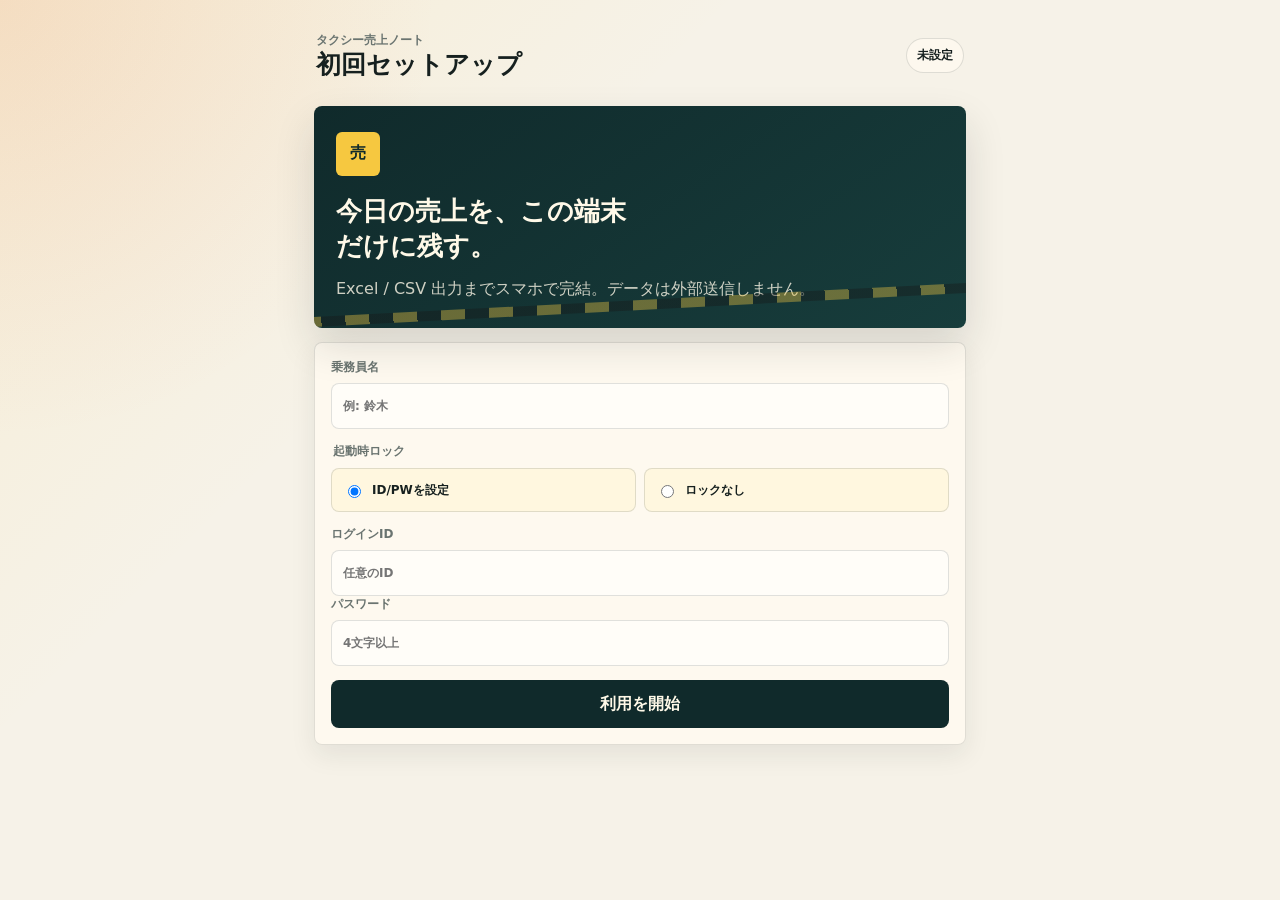
==== index.html @ 900bbf3e "feat: タクシー売上ノート v1 実装（PWA/IndexedDB/Excel・CSV出力/ローカルロック）" ====
<!doctype html>
<html lang="ja">
  <head>
    <meta charset="utf-8" />
    <meta name="viewport" content="width=device-width, initial-scale=1, viewport-fit=cover" />
    <meta name="theme-color" content="#102a2b" />
    <title>タクシー売上ノート</title>
    <link rel="manifest" href="manifest.webmanifest" />
    <link rel="apple-touch-icon" href="icons/icon-192.png" />
    <link rel="stylesheet" href="styles.css" />
    <script src="vendor/xlsx.full.min.js" defer></script>
    <script type="module" src="app.js"></script>
  </head>
  <body>
    <div class="app-shell">
      <header class="topbar">
        <div>
          <p class="eyebrow">タクシー売上ノート</p>
          <h1 id="screenTitle">ホーム</h1>
        </div>
        <div class="driver-chip" id="driverChip">未設定</div>
      </header>

      <main class="screens">
        <section class="screen auth-screen active" id="setupScreen" data-title="初回セットアップ">
          <div class="hero-panel">
            <div class="taxi-mark">売</div>
            <h2>今日の売上を、この端末だけに残す。</h2>
            <p>Excel / CSV 出力までスマホで完結。データは外部送信しません。</p>
          </div>
          <form class="stack form-card" id="setupForm">
            <label>
              <span>乗務員名</span>
              <input name="driverName" autocomplete="name" required placeholder="例: 鈴木" />
            </label>
            <fieldset class="segmented">
              <legend>起動時ロック</legend>
              <label><input type="radio" name="authMode" value="idpw" checked />ID/PWを設定</label>
              <label><input type="radio" name="authMode" value="none" />ロックなし</label>
            </fieldset>
            <div class="auth-fields" id="setupAuthFields">
              <label>
                <span>ログインID</span>
                <input name="userId" autocomplete="username" placeholder="任意のID" />
              </label>
              <label>
                <span>パスワード</span>
                <input name="password" type="password" autocomplete="new-password" placeholder="4文字以上" />
              </label>
            </div>
            <button class="primary-button" type="submit">利用を開始</button>
          </form>
        </section>

        <section class="screen auth-screen" id="lockScreen" data-title="ロック解除">
          <div class="hero-panel compact">
            <div class="taxi-mark">鍵</div>
            <h2>ロック中</h2>
            <p>設定したIDとパスワードで解除します。</p>
          </div>
          <form class="stack form-card" id="loginForm">
            <label>
              <span>ログインID</span>
              <input name="userId" autocomplete="username" required />
            </label>
            <label>
              <span>パスワード</span>
              <input name="password" type="password" autocomplete="current-password" required />
            </label>
            <button class="primary-button" type="submit">解除</button>
          </form>
        </section>

        <section class="screen" id="homeScreen" data-title="ホーム">
          <div class="month-row">
            <button class="icon-button" id="prevMonthBtn" type="button" aria-label="前月">‹</button>
            <input id="homeMonth" type="month" />
            <button class="icon-button" id="nextMonthBtn" type="button" aria-label="翌月">›</button>
          </div>
          <div class="summary-grid">
            <article class="summary-card primary">
              <span>売上合計</span>
              <strong id="homeTotal">0円</strong>
            </article>
            <article class="summary-card">
              <span>営業回数</span>
              <strong id="homeTrips">0回</strong>
            </article>
            <article class="summary-card">
              <span>手取り概算</span>
              <strong id="homeNet">0円</strong>
            </article>
          </div>
          <button class="floating-add" id="newEntryBtn" type="button">＋ 売上入力</button>
          <div class="section-head">
            <h2>当月の記録</h2>
            <span id="homeCount">0件</span>
          </div>
          <div class="entry-list" id="homeEntries"></div>
        </section>

        <section class="screen" id="entryScreen" data-title="売上入力">
          <form class="entry-form" id="entryForm">
            <input type="hidden" name="id" />
            <div class="form-card">
              <label>
                <span>乗務日</span>
                <input name="date" type="date" required />
              </label>
              <div class="two-col">
                <label><span>営業回数</span><input name="trips" type="number" min="0" step="1" inputmode="numeric" /></label>
                <label><span>走行km</span><input name="km" type="number" min="0" step="0.1" inputmode="decimal" /></label>
              </div>
            </div>

            <div class="form-card">
              <div class="section-head tight"><h2>売上内訳</h2><strong id="liveTotal">0円</strong></div>
              <div class="money-grid">
                <label><span>現金</span><input name="cash" type="number" min="0" step="1" inputmode="numeric" /></label>
                <label><span>カード</span><input name="card" type="number" min="0" step="1" inputmode="numeric" /></label>
                <label><span>IC</span><input name="ic" type="number" min="0" step="1" inputmode="numeric" /></label>
                <label><span>QR</span><input name="qr" type="number" min="0" step="1" inputmode="numeric" /></label>
                <label><span>チケット</span><input name="ticket" type="number" min="0" step="1" inputmode="numeric" /></label>
              </div>
            </div>

            <div class="form-card">
              <div class="two-col">
                <label><span>出庫</span><input name="workStart" type="time" /></label>
                <label><span>帰庫</span><input name="workEnd" type="time" /></label>
              </div>
              <div class="two-col">
                <label><span>休憩(分)</span><input name="breakMin" type="number" min="0" step="1" inputmode="numeric" /></label>
                <label><span>燃料費</span><input name="fuel" type="number" min="0" step="1" inputmode="numeric" /></label>
              </div>
              <label><span>その他経費</span><input name="expenseOther" type="number" min="0" step="1" inputmode="numeric" /></label>
              <label><span>メモ</span><textarea name="memo" rows="3" placeholder="乗務メモ"></textarea></label>
            </div>
            <div class="action-row">
              <button class="danger-button hidden" id="deleteEntryBtn" type="button">削除</button>
              <button class="ghost-button" type="button" data-nav="home">戻る</button>
              <button class="primary-button" type="submit">保存</button>
            </div>
          </form>
        </section>

        <section class="screen" id="historyScreen" data-title="履歴">
          <div class="month-row single">
            <input id="historyMonth" type="month" />
          </div>
          <div class="summary-strip" id="historySummary"></div>
          <div class="entry-list" id="historyEntries"></div>
        </section>

        <section class="screen" id="exportScreen" data-title="エクスポート">
          <div class="form-card stack">
            <fieldset class="segmented vertical">
              <legend>対象期間</legend>
              <label><input type="radio" name="rangeMode" value="month" checked />表示月</label>
              <label><input type="radio" name="rangeMode" value="custom" />任意期間</label>
              <label><input type="radio" name="rangeMode" value="all" />全期間</label>
            </fieldset>
            <div class="two-col" id="customRange">
              <label><span>開始日</span><input id="exportStart" type="date" /></label>
              <label><span>終了日</span><input id="exportEnd" type="date" /></label>
            </div>
            <p class="status-note" id="exportCount">0件を出力対象にしています。</p>
            <div class="button-grid">
              <button class="primary-button" id="xlsxBtn" type="button">ExcelをDL</button>
              <button class="ghost-button" id="csvBtn" type="button">CSVをDL</button>
              <button class="ghost-button" id="backupBtn" type="button">JSONバックアップ</button>
            </div>
          </div>
        </section>

        <section class="screen" id="settingsScreen" data-title="設定">
          <form class="form-card stack" id="settingsForm">
            <label>
              <span>乗務員名</span>
              <input name="driverName" required />
            </label>
            <fieldset class="segmented">
              <legend>起動時ロック</legend>
              <label><input type="radio" name="authMode" value="idpw" />ID/PW</label>
              <label><input type="radio" name="authMode" value="none" />なし</label>
            </fieldset>
            <div class="auth-fields" id="settingsAuthFields">
              <label><span>ログインID</span><input name="userId" autocomplete="username" /></label>
              <label><span>新しいパスワード</span><input name="password" type="password" autocomplete="new-password" placeholder="変更時のみ入力" /></label>
            </div>
            <button class="primary-button" type="submit">設定を保存</button>
          </form>

          <div class="form-card stack">
            <h2>バックアップと復元</h2>
            <label class="check-row"><input id="includePassword" type="checkbox" />ロック情報を含める</label>
            <button class="ghost-button" id="backupSettingsBtn" type="button">バックアップを書き出す</button>
            <label class="file-button">
              <input id="restoreFile" type="file" accept="application/json,.json" />
              JSONから復元
            </label>
            <div class="two-col">
              <button class="ghost-button" id="mergeRestoreBtn" type="button">マージ復元</button>
              <button class="ghost-button" id="replaceRestoreBtn" type="button">置換復元</button>
            </div>
          </div>

          <div class="danger-zone">
            <h2>全データ削除</h2>
            <p>端末内の売上記録と設定を削除します。元に戻せません。</p>
            <button class="danger-button" id="wipeBtn" type="button">全データ削除</button>
          </div>
        </section>
      </main>

      <nav class="bottom-nav" id="bottomNav" aria-label="画面切替">
        <button data-nav="home" class="active" type="button"><span>⌂</span>ホーム</button>
        <button data-nav="entry" type="button"><span>＋</span>入力</button>
        <button data-nav="history" type="button"><span>▤</span>履歴</button>
        <button data-nav="export" type="button"><span>⇩</span>出力</button>
        <button data-nav="settings" type="button"><span>⚙</span>設定</button>
      </nav>
    </div>
    <div class="toast" id="toast" role="status" aria-live="polite"></div>
  </body>
</html>
---- styles.css ----
:root {
  color-scheme: light;
  --ink: #16201f;
  --muted: #6a7470;
  --paper: #f6f2e8;
  --panel: #fffaf0;
  --field: #fffdf8;
  --line: rgba(22, 32, 31, 0.13);
  --deep: #102a2b;
  --deep-2: #173d3c;
  --taxi: #f6c840;
  --meter: #e7603c;
  --green: #2f8067;
  --danger: #b63c2d;
  --shadow: 0 18px 40px rgba(25, 35, 33, 0.14);
  --radius: 8px;
  --safe-bottom: env(safe-area-inset-bottom, 0px);
  font-family: ui-sans-serif, system-ui, -apple-system, BlinkMacSystemFont, "Hiragino Sans", "Yu Gothic", sans-serif;
}

* {
  box-sizing: border-box;
}

body {
  margin: 0;
  min-height: 100vh;
  background:
    linear-gradient(135deg, rgba(246, 200, 64, 0.12), transparent 34%),
    radial-gradient(circle at 0 0, rgba(231, 96, 60, 0.12), transparent 28%),
    var(--paper);
  color: var(--ink);
}

button,
input,
textarea {
  font: inherit;
}

button {
  border: 0;
  cursor: pointer;
}

.app-shell {
  width: min(100%, 680px);
  margin: 0 auto;
  min-height: 100vh;
  position: relative;
  padding: 16px 14px calc(96px + var(--safe-bottom));
}

.topbar {
  display: flex;
  justify-content: space-between;
  gap: 12px;
  align-items: center;
  padding: 4px 2px 14px;
}

.eyebrow {
  margin: 0 0 2px;
  color: var(--muted);
  font-size: 12px;
  font-weight: 700;
}

h1,
h2,
p {
  margin: 0;
}

h1 {
  font-size: 25px;
  line-height: 1.15;
  letter-spacing: 0;
}

h2 {
  font-size: 17px;
  line-height: 1.35;
  letter-spacing: 0;
}

.driver-chip {
  flex: 0 0 auto;
  max-width: 44%;
  border: 1px solid var(--line);
  background: rgba(255, 250, 240, 0.72);
  padding: 8px 10px;
  border-radius: 999px;
  font-weight: 800;
  font-size: 12px;
  overflow: hidden;
  text-overflow: ellipsis;
  white-space: nowrap;
}

.screen {
  display: none;
  opacity: 0;
  transform: translateY(8px);
}

.screen.active {
  display: block;
  animation: enter 180ms ease-out forwards;
}

@keyframes enter {
  to {
    opacity: 1;
    transform: translateY(0);
  }
}

.auth-screen {
  padding-top: 12px;
}

.hero-panel {
  background: linear-gradient(145deg, var(--deep), var(--deep-2));
  color: #fff9e8;
  padding: 26px 22px;
  border-radius: var(--radius);
  box-shadow: var(--shadow);
  position: relative;
  overflow: hidden;
}

.hero-panel::after {
  content: "";
  position: absolute;
  left: -10%;
  bottom: 18px;
  width: 120%;
  height: 10px;
  background: repeating-linear-gradient(90deg, var(--taxi) 0 24px, #161616 24px 48px);
  opacity: 0.38;
  transform: rotate(-3deg);
}

.hero-panel.compact {
  padding: 22px;
}

.hero-panel h2 {
  font-size: 26px;
  max-width: 12em;
}

.hero-panel p {
  margin-top: 12px;
  color: rgba(255, 249, 232, 0.8);
  line-height: 1.65;
}

.taxi-mark {
  width: 44px;
  height: 44px;
  display: grid;
  place-items: center;
  background: var(--taxi);
  color: var(--deep);
  border-radius: 6px;
  font-weight: 950;
  margin-bottom: 18px;
}

.stack {
  display: grid;
  gap: 14px;
}

.form-card,
.summary-card,
.danger-zone {
  background: rgba(255, 250, 240, 0.9);
  border: 1px solid var(--line);
  border-radius: var(--radius);
  box-shadow: 0 10px 26px rgba(25, 35, 33, 0.08);
}

.form-card {
  padding: 16px;
  margin-top: 14px;
}

label {
  display: grid;
  gap: 7px;
  color: var(--muted);
  font-size: 12px;
  font-weight: 800;
}

input,
textarea {
  width: 100%;
  border: 1px solid var(--line);
  background: var(--field);
  color: var(--ink);
  border-radius: 8px;
  padding: 12px 11px;
  min-height: 46px;
  outline: 0;
}

textarea {
  resize: vertical;
}

input:focus,
textarea:focus {
  border-color: var(--green);
  box-shadow: 0 0 0 3px rgba(47, 128, 103, 0.15);
}

.two-col,
.money-grid,
.button-grid,
.summary-grid {
  display: grid;
  gap: 10px;
}

.two-col {
  grid-template-columns: 1fr 1fr;
}

.money-grid {
  grid-template-columns: repeat(2, 1fr);
}

.money-grid label:first-of-type {
  grid-column: 1 / -1;
}

.segmented {
  border: 0;
  margin: 0;
  padding: 0;
  display: grid;
  grid-template-columns: 1fr 1fr;
  gap: 8px;
}

.segmented.vertical {
  grid-template-columns: 1fr;
}

.segmented legend {
  grid-column: 1 / -1;
  margin-bottom: 8px;
  color: var(--muted);
  font-size: 12px;
  font-weight: 800;
}

.segmented label,
.check-row,
.file-button {
  min-height: 44px;
  display: flex;
  align-items: center;
  gap: 8px;
  color: var(--ink);
  background: #fff7df;
  border: 1px solid var(--line);
  border-radius: 8px;
  padding: 10px 11px;
}

.segmented input,
.check-row input {
  width: auto;
  min-height: auto;
}

.primary-button,
.ghost-button,
.danger-button,
.file-button,
.floating-add {
  min-height: 48px;
  border-radius: 8px;
  padding: 12px 14px;
  font-weight: 900;
}

.primary-button,
.floating-add {
  background: var(--deep);
  color: #fff9e8;
}

.ghost-button,
.file-button {
  background: #fff7df;
  color: var(--deep);
  border: 1px solid var(--line);
  text-align: center;
}

.danger-button {
  background: var(--danger);
  color: white;
}

.month-row {
  display: grid;
  grid-template-columns: 48px 1fr 48px;
  gap: 8px;
  margin-bottom: 12px;
}

.month-row.single {
  grid-template-columns: 1fr;
}

.icon-button {
  min-height: 46px;
  border-radius: 8px;
  background: var(--deep);
  color: #fff9e8;
  font-size: 24px;
  font-weight: 800;
}

.summary-grid {
  grid-template-columns: 1.2fr 1fr;
}

.summary-card {
  padding: 15px;
  min-height: 96px;
  display: grid;
  align-content: space-between;
}

.summary-card.primary {
  grid-row: span 2;
  background: linear-gradient(155deg, #183b3a, #102a2b);
  color: #fff9e8;
}

.summary-card span,
.status-note {
  color: var(--muted);
  font-size: 12px;
  font-weight: 800;
}

.summary-card.primary span {
  color: rgba(255, 249, 232, 0.72);
}

.summary-card strong {
  font-size: 23px;
  line-height: 1.1;
}

.floating-add {
  width: 100%;
  margin: 12px 0;
  background: linear-gradient(90deg, var(--meter), var(--taxi));
  color: #1c1710;
}

.section-head {
  display: flex;
  justify-content: space-between;
  align-items: center;
  gap: 12px;
  margin: 14px 2px 10px;
}

.section-head.tight {
  margin: 0 0 12px;
}

.section-head span {
  color: var(--muted);
  font-size: 12px;
  font-weight: 800;
}

.entry-list {
  display: grid;
  gap: 10px;
}

.entry-item {
  border: 1px solid var(--line);
  border-radius: var(--radius);
  background: rgba(255, 253, 248, 0.94);
  padding: 13px;
  display: grid;
  grid-template-columns: 1fr auto;
  gap: 10px;
  text-align: left;
  color: inherit;
}

.entry-item strong {
  display: block;
  font-size: 18px;
}

.entry-item span,
.entry-item small {
  color: var(--muted);
  font-size: 12px;
}

.summary-strip {
  display: grid;
  grid-template-columns: repeat(3, 1fr);
  gap: 8px;
  margin-bottom: 12px;
}

.summary-strip div {
  background: var(--deep);
  color: #fff9e8;
  border-radius: 8px;
  padding: 10px;
}

.summary-strip span {
  display: block;
  font-size: 11px;
  color: rgba(255, 249, 232, 0.7);
}

.summary-strip strong {
  display: block;
  margin-top: 4px;
  font-size: 14px;
}

.entry-form {
  display: grid;
  gap: 0;
}

.action-row {
  position: sticky;
  bottom: calc(78px + var(--safe-bottom));
  display: grid;
  grid-template-columns: 1fr 1fr 1.2fr;
  gap: 8px;
  background: rgba(246, 242, 232, 0.9);
  backdrop-filter: blur(10px);
  padding: 10px 0;
  margin-top: 4px;
}

.hidden {
  display: none !important;
}

.danger-zone {
  margin-top: 14px;
  padding: 16px;
  border-color: rgba(182, 60, 45, 0.38);
}

.danger-zone p {
  margin: 8px 0 14px;
  color: var(--muted);
  line-height: 1.6;
}

.file-button input {
  display: none;
}

.bottom-nav {
  position: fixed;
  left: 50%;
  bottom: 0;
  transform: translateX(-50%);
  width: min(100%, 680px);
  display: grid;
  grid-template-columns: repeat(5, 1fr);
  gap: 4px;
  padding: 8px 8px calc(8px + var(--safe-bottom));
  background: rgba(16, 42, 43, 0.96);
  box-shadow: 0 -14px 30px rgba(16, 42, 43, 0.24);
}

.bottom-nav button {
  min-height: 58px;
  border-radius: 8px;
  background: transparent;
  color: rgba(255, 249, 232, 0.68);
  font-size: 11px;
  font-weight: 800;
}

.bottom-nav button span {
  display: block;
  font-size: 18px;
  line-height: 1.1;
}

.bottom-nav button.active {
  background: var(--taxi);
  color: #1c1710;
}

.bottom-nav.hidden {
  display: none;
}

.toast {
  position: fixed;
  left: 50%;
  bottom: calc(90px + var(--safe-bottom));
  transform: translate(-50%, 18px);
  width: min(calc(100% - 28px), 620px);
  background: var(--deep);
  color: #fff9e8;
  border-radius: 8px;
  padding: 12px 14px;
  opacity: 0;
  pointer-events: none;
  transition: opacity 160ms ease, transform 160ms ease;
  box-shadow: var(--shadow);
  font-weight: 800;
}

.toast.show {
  opacity: 1;
  transform: translate(-50%, 0);
}

.empty {
  color: var(--muted);
  border: 1px dashed var(--line);
  border-radius: 8px;
  padding: 18px;
  text-align: center;
  background: rgba(255, 250, 240, 0.64);
}

@media (min-width: 700px) {
  .app-shell {
    padding-top: 28px;
  }

  .summary-grid,
  .button-grid {
    grid-template-columns: repeat(3, 1fr);
  }

  .money-grid {
    grid-template-columns: repeat(5, 1fr);
  }

  .money-grid label:first-of-type {
    grid-column: auto;
  }
}
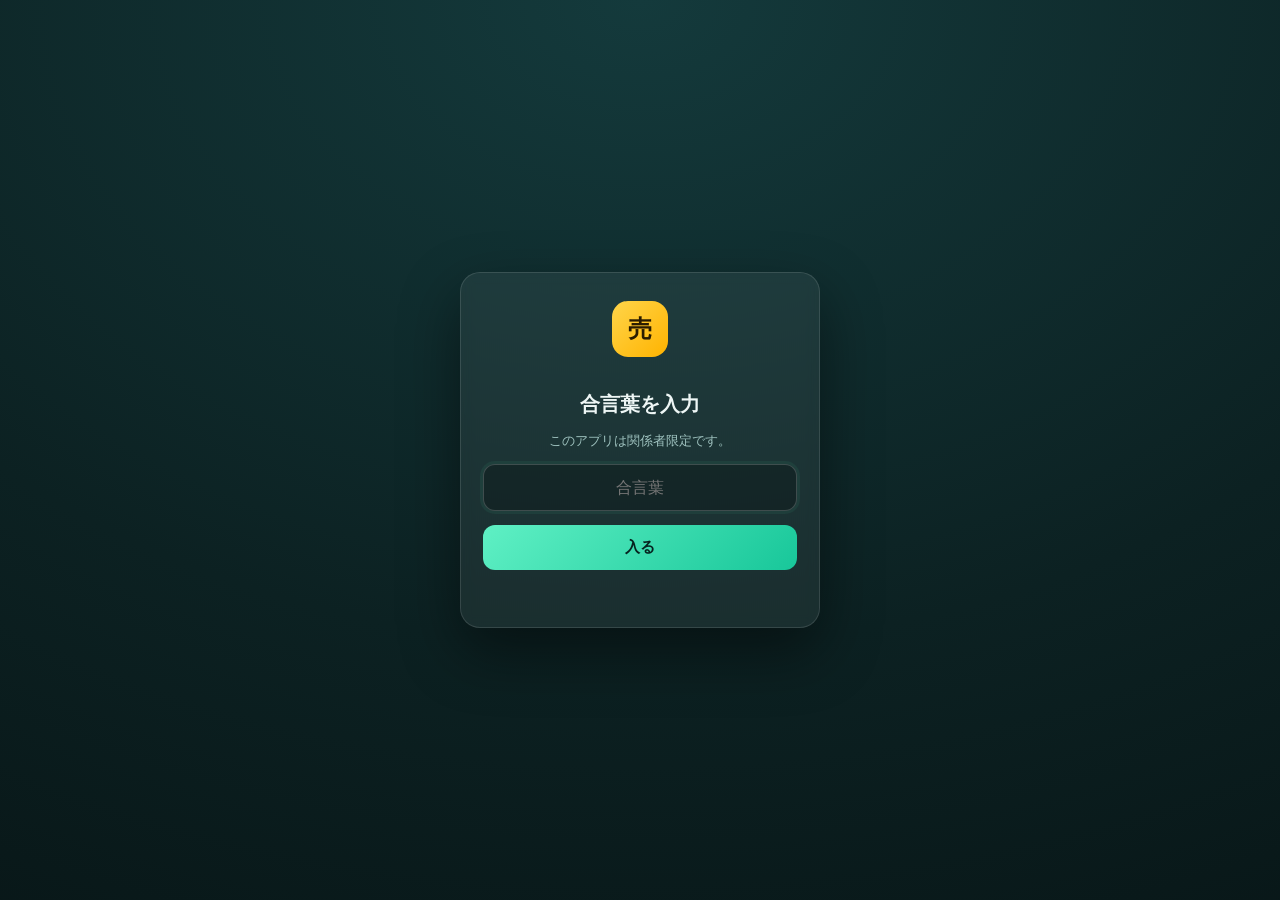
==== commit ab6bbbfb: "feat: 合言葉ゲート＋noindex（関係者限定の未掲載公開対応）" ====
--- a/index.html
+++ b/index.html
@@ -4,14 +4,73 @@
     <meta charset="utf-8" />
     <meta name="viewport" content="width=device-width, initial-scale=1, viewport-fit=cover" />
     <meta name="theme-color" content="#102a2b" />
+    <meta name="robots" content="noindex, nofollow, noarchive" />
     <title>タクシー売上ノート</title>
     <link rel="manifest" href="manifest.webmanifest" />
     <link rel="apple-touch-icon" href="icons/icon-192.png" />
     <link rel="stylesheet" href="styles.css" />
+    <style>
+      html.locked body > .app-shell { display: none !important; }
+      #passGate { position: fixed; inset: 0; z-index: 9999; display: none; }
+      html.locked #passGate { display: flex; }
+      .passgate {
+        align-items: center; justify-content: center; padding: 24px;
+        background: radial-gradient(120% 120% at 50% 0%, #143a3c 0%, #0c2122 60%, #081617 100%);
+      }
+      .passgate-card {
+        width: min(360px, 100%); display: flex; flex-direction: column; gap: 14px;
+        background: rgba(255, 255, 255, 0.06); border: 1px solid rgba(255, 255, 255, 0.12);
+        border-radius: 20px; padding: 28px 22px; backdrop-filter: blur(6px);
+        box-shadow: 0 24px 60px rgba(0, 0, 0, 0.45); text-align: center; color: #eef6f5;
+      }
+      .passgate-card .taxi-mark {
+        align-self: center; width: 56px; height: 56px; border-radius: 16px;
+        display: grid; place-items: center; font-weight: 800; font-size: 24px;
+        background: linear-gradient(135deg, #ffd54a, #ffb300); color: #2a1c00;
+      }
+      .passgate-card h2 { margin: 2px 0 0; font-size: 20px; }
+      .passgate-card p { margin: 0; font-size: 13px; color: #9fc2bf; }
+      .passgate-card input {
+        width: 100%; box-sizing: border-box; padding: 13px 14px; border-radius: 12px;
+        border: 1px solid rgba(255, 255, 255, 0.18); background: rgba(0, 0, 0, 0.25);
+        color: #fff; font-size: 16px; text-align: center;
+      }
+      .passgate-card button {
+        width: 100%; padding: 13px; border: 0; border-radius: 12px; cursor: pointer;
+        font-size: 15px; font-weight: 700; color: #06231f;
+        background: linear-gradient(135deg, #5ff0c4, #18c79a);
+        transition: transform 150ms cubic-bezier(0.16, 1, 0.3, 1);
+      }
+      .passgate-card button:active { transform: scale(0.97); }
+      .passgate-err { color: #ff9a9a; min-height: 1.1em; }
+    </style>
+    <script>
+      if (!localStorage.getItem("gate_ok")) {
+        document.documentElement.classList.add("locked");
+      }
+    </script>
     <script src="vendor/xlsx.full.min.js" defer></script>
+    <script src="gate.js" defer></script>
     <script type="module" src="app.js"></script>
   </head>
   <body>
+    <div id="passGate" class="passgate">
+      <form id="passGateForm" class="passgate-card" autocomplete="off">
+        <div class="taxi-mark">売</div>
+        <h2>合言葉を入力</h2>
+        <p>このアプリは関係者限定です。</p>
+        <input
+          id="passGateInput"
+          type="password"
+          inputmode="text"
+          autocomplete="off"
+          placeholder="合言葉"
+          aria-label="合言葉"
+        />
+        <button type="submit">入る</button>
+        <p id="passGateErr" class="passgate-err" role="alert"></p>
+      </form>
+    </div>
     <div class="app-shell">
       <header class="topbar">
         <div>
